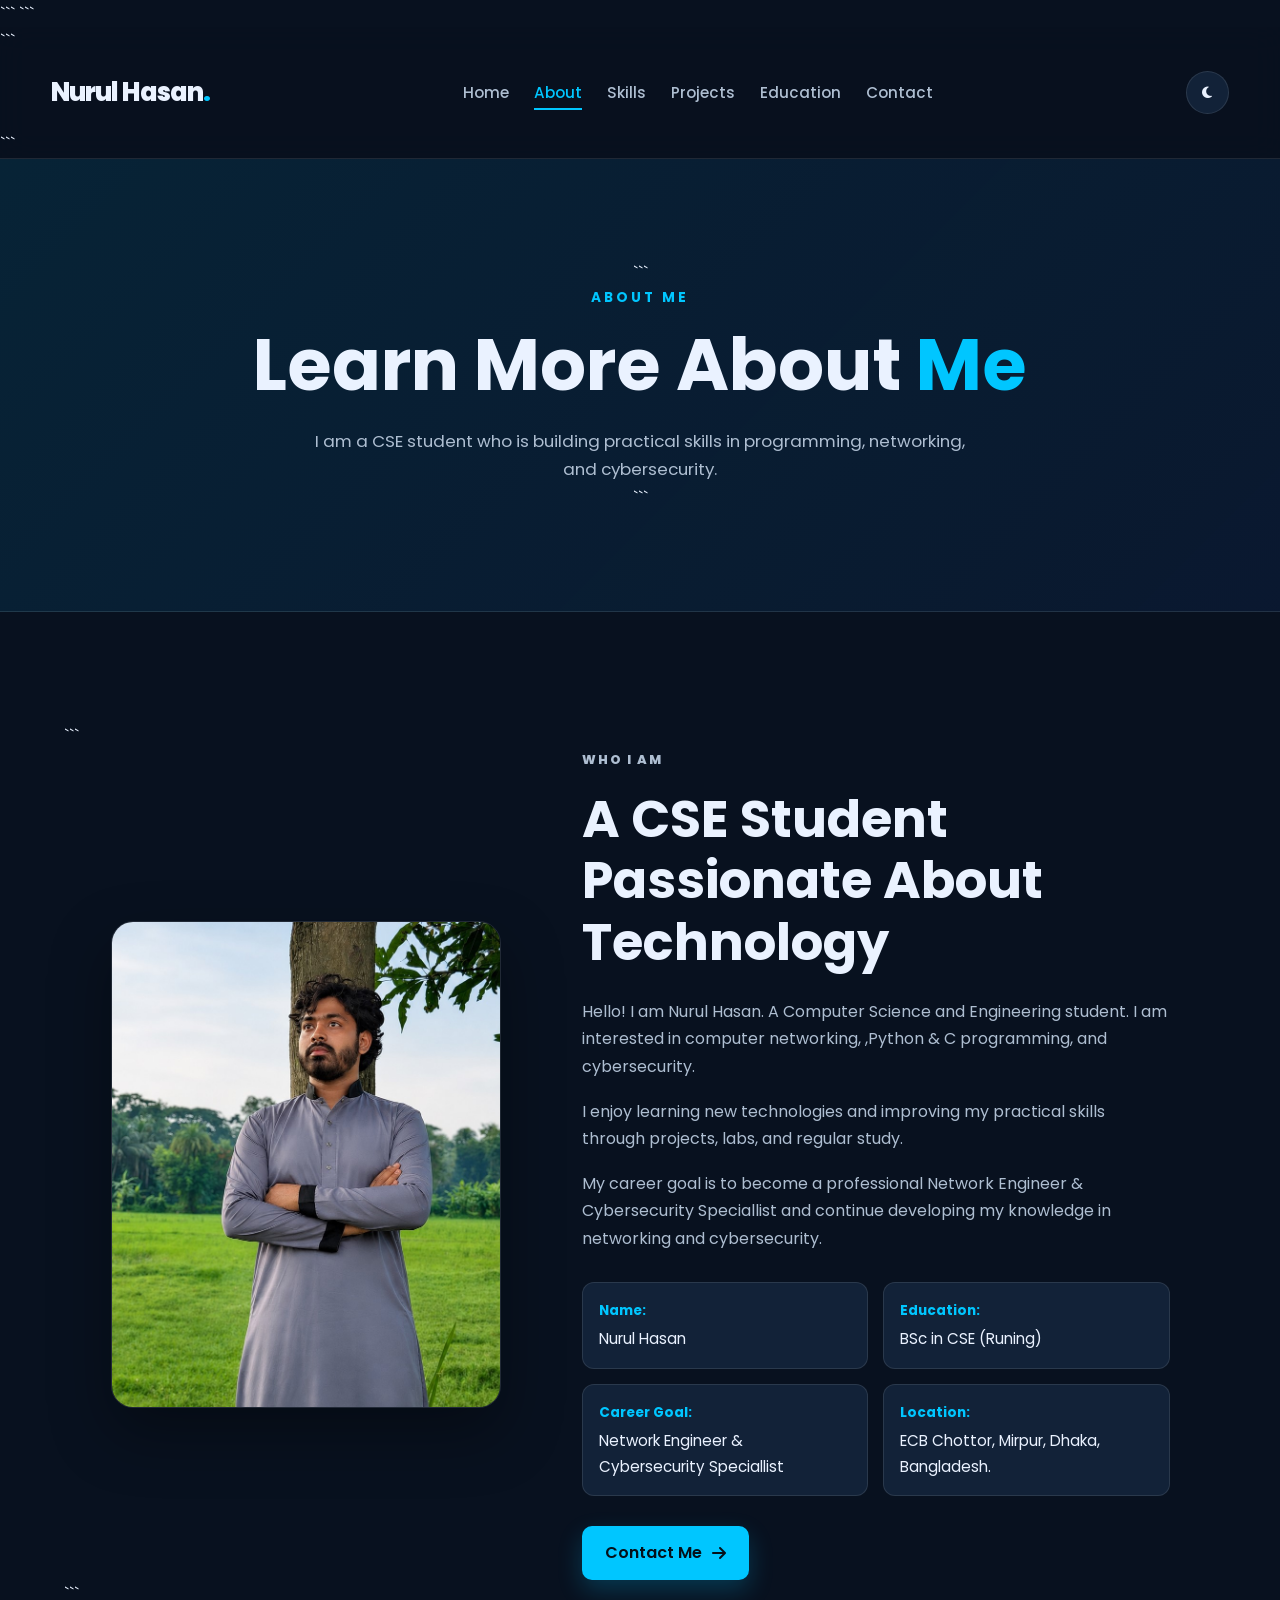
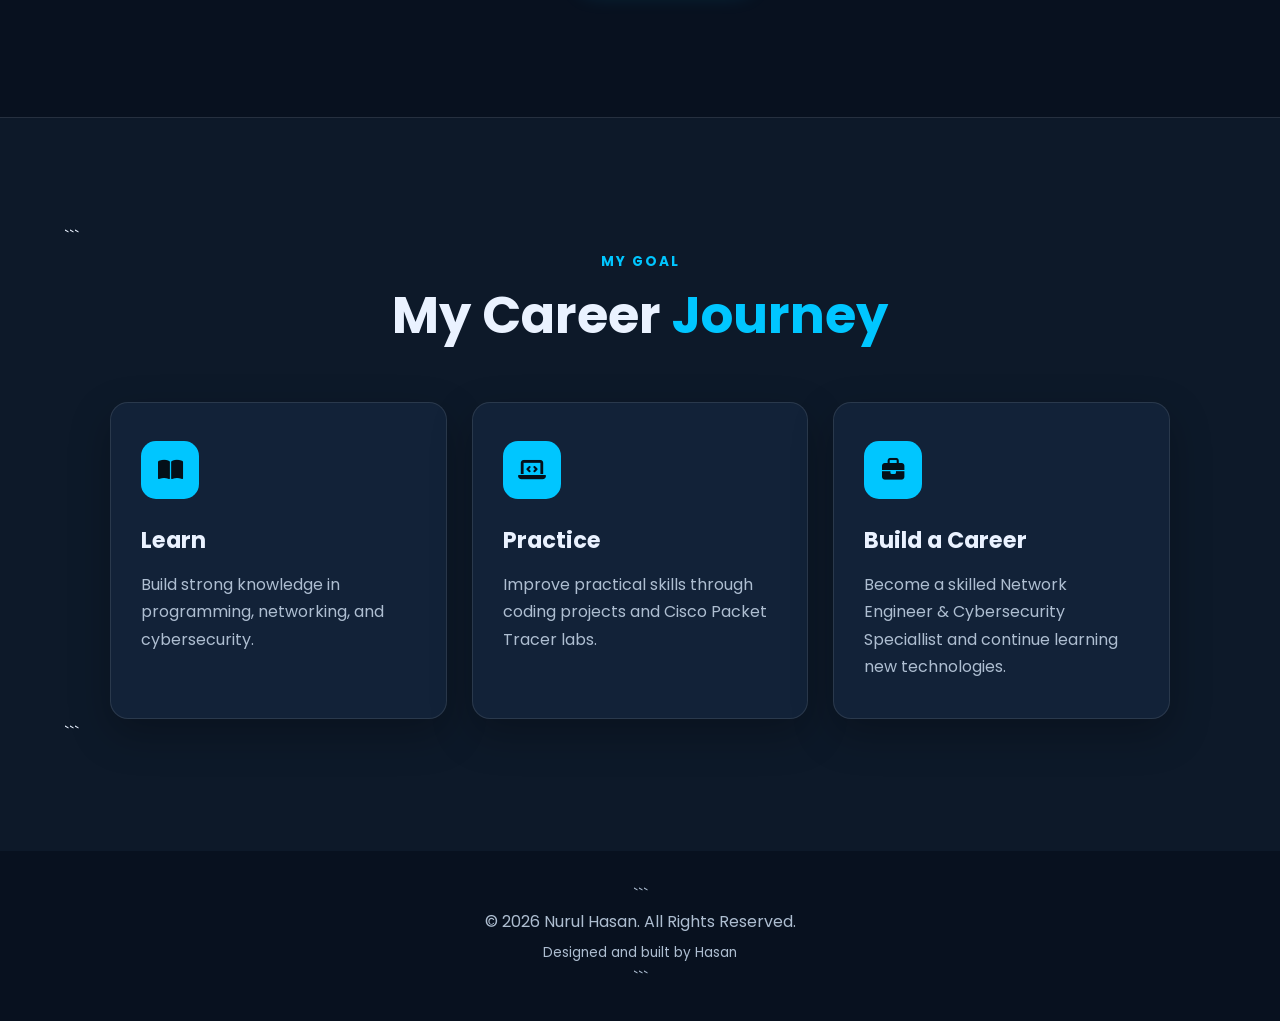
==== about.html @ 246b7fea "Add files via upload" ====
<!DOCTYPE html>

<html lang="en">

<head>
    <meta charset="UTF-8">

```
<meta name="viewport"
    content="width=device-width, initial-scale=1.0">

<meta name="description"
    content="About Nurul Hasan - CSE Student and Technology Learner">

<title>About | Nurul Hasan</title>

<!-- Main CSS -->
<link rel="stylesheet"
    href="css/style.css">

<!-- Font Awesome Icons -->
<link rel="stylesheet"
    href="https://cdnjs.cloudflare.com/ajax/libs/font-awesome/6.7.2/css/all.min.css">
```

</head>

<body>

<!-- ==================================
     HEADER & NAVIGATION
================================== -->

<header class="header">

```
<nav class="navbar">

    <a href="index.html"
       class="logo">

        Nurul Hasan<span>.</span>

    </a>


    <!-- Mobile Menu Button -->

    <button
        class="menu-btn"
        id="menu-btn"
        aria-label="Open navigation menu">

        <i class="fa-solid fa-bars"></i>

    </button>


    <!-- Navigation -->

    <ul
        class="nav-links"
        id="nav-links">

        <li>
            <a href="index.html">
                Home
            </a>
        </li>

        <li>
            <a href="about.html"
               class="active">
                About
            </a>
        </li>

        <li>
            <a href="skills.html">
                Skills
            </a>
        </li>

        <li>
            <a href="projects.html">
                Projects
            </a>
        </li>

        <li>
            <a href="education.html">
                Education
            </a>
        </li>

        <li>
            <a href="contact.html">
                Contact
            </a>
        </li>

    </ul>


    <!-- Dark / Light Button -->

    <button
        class="theme-btn"
        id="theme-btn"
        aria-label="Change theme">

        <i class="fa-solid fa-moon"></i>

    </button>

</nav>
```

</header>

<!-- ==================================
     MAIN CONTENT
================================== -->

<main>

<!-- Page Heading -->

<section class="page-hero">

```
<p class="page-label">
    ABOUT ME
</p>

<h1>
    Learn More About
    <span>Me</span>
</h1>

<p>

    I am a CSE student who is building
    practical skills in programming,
    networking, and cybersecurity.

</p>
```

</section>

<!-- About Content -->

<section class="about-section">

```
<div class="about-grid">


    <!-- Profile Image -->

    <div class="about-image">

        <img
            src="images/profile.jpg"
            alt="Nurul Hasan">

    </div>


    <!-- About Text -->

    <div class="about-content">

        <p class="section-small-title">

            WHO I AM

        </p>

        <h2>

            A CSE Student Passionate
            About Technology

        </h2>

        <p>

            Hello! I am Nurul Hasan.
            A Computer Science and
            Engineering student.

            I am interested in
            computer networking,
            ,Python & C programming,
            and cybersecurity.

        </p>

        <p>

            I enjoy learning new
            technologies and improving
            my practical skills through
            projects, labs, and regular
            study.

        </p>

        <p>

            My career goal is to become
            a professional Network Engineer & Cybersecurity Speciallist
            and continue developing my
            knowledge in networking and
            cybersecurity.

        </p>


        <!-- Information -->

        <div class="personal-info">

            <div>

                <strong>Name:</strong>

                <span>
                    Nurul Hasan
                </span>

            </div>

            <div>

                <strong>Education:</strong>

                <span>
                    BSc in CSE (Runing)
                </span>

            </div>

            <div>

                <strong>Career Goal:</strong>

                <span>
                    Network Engineer & Cybersecurity Speciallist
                </span>

            </div>

            <div>

                <strong>Location:</strong>

                <span>
                   ECB Chottor, Mirpur, Dhaka, Bangladesh.
                </span>

            </div>

        </div>


        <a
            href="contact.html"
            class="btn primary-btn">

            Contact Me

            <i class="fa-solid fa-arrow-right"></i>

        </a>

    </div>

</div>
```

</section>

<!-- Career Goal -->

<section class="goal-section">

```
<div class="section-heading">

    <p>
        MY GOAL
    </p>

    <h2>

        My Career
        <span>Journey</span>

    </h2>

</div>


<div class="goal-grid">


    <article class="goal-card">

        <div class="card-icon">

            <i class="fa-solid fa-book-open"></i>

        </div>

        <h3>
            Learn
        </h3>

        <p>

            Build strong knowledge
            in programming, networking,
            and cybersecurity.

        </p>

    </article>


    <article class="goal-card">

        <div class="card-icon">

            <i class="fa-solid fa-laptop-code"></i>

        </div>

        <h3>
            Practice
        </h3>

        <p>

            Improve practical skills
            through coding projects
            and Cisco Packet Tracer labs.

        </p>

    </article>


    <article class="goal-card">

        <div class="card-icon">

            <i class="fa-solid fa-briefcase"></i>

        </div>

        <h3>
            Build a Career
        </h3>

        <p>

            Become a skilled Network
            Engineer &  Cybersecurity Speciallist and continue
            learning new technologies.

        </p>

    </article>

</div>
```

</section>

</main>

<!-- ==================================
     FOOTER
================================== -->

<footer class="footer">

```
<p>

    ©
    <span id="current-year"></span>

    Nurul Hasan.
    All Rights Reserved.

</p>

<p class="footer-text">

    Designed and built by Hasan

</p>
```

</footer>

<!-- JavaScript -->

<script src="js/script.js"></script>

</body>

</html>
---- css/style.css ----
/* ===================================
   NURUL HASAN PORTFOLIO
   MAIN CSS FILE
=================================== */

/* Google Font */
@import url("https://fonts.googleapis.com/css2?family=Poppins:wght@300;400;500;600;700;800&display=swap");


/* ===================================
   1. RESET AND GLOBAL SETTINGS
=================================== */

* {
    margin: 0;
    padding: 0;
    box-sizing: border-box;
}

html {
    scroll-behavior: smooth;
}

body {
    font-family: "Poppins", sans-serif;
    background-color: #08111f;
    color: #eaf2ff;
    line-height: 1.7;
    overflow-x: hidden;
}


/* ===================================
   2. COLOR VARIABLES
=================================== */

:root {
    --primary-color: #00c6ff;
    --primary-dark: #0097c7;

    --background-color: #08111f;
    --section-color: #0d1929;
    --card-color: #122238;

    --text-color: #eaf2ff;
    --light-text: #aebed1;

    --border-color: rgba(255, 255, 255, 0.10);

    --shadow:
        0 15px 40px
        rgba(0, 0, 0, 0.25);

    --transition:
        all 0.3s ease;
}


/* ===================================
   3. LIGHT MODE
=================================== */

body.light-mode {
    --background-color: #f5f8fc;
    --section-color: #ffffff;
    --card-color: #ffffff;

    --text-color: #152235;
    --light-text: #5d6b7c;

    --border-color: rgba(0, 0, 0, 0.10);

    background-color: var(--background-color);
    color: var(--text-color);
}


/* ===================================
   4. HEADER AND NAVBAR
=================================== */

.header {
    width: 100%;

    position: sticky;
    top: 0;

    z-index: 1000;

    background:
        rgba(8, 17, 31, 0.88);

    backdrop-filter:
        blur(15px);

    border-bottom:
        1px solid
        var(--border-color);
}

body.light-mode .header {
    background:
        rgba(255, 255, 255, 0.88);
}


.navbar {
    width: min(1200px, 92%);

    min-height: 76px;

    margin: auto;

    display: flex;

    align-items: center;

    justify-content:
        space-between;

    gap: 25px;
}


/* Website Logo */

.logo {
    color:
        var(--text-color);

    font-size: 1.6rem;

    font-weight: 800;

    text-decoration: none;

    letter-spacing: -1px;
}

.logo span {
    color:
        var(--primary-color);
}


/* Navigation Links */

.nav-links {
    display: flex;

    align-items: center;

    gap: 25px;

    list-style: none;
}

.nav-links a {
    position: relative;

    color:
        var(--light-text);

    font-size: 0.95rem;

    font-weight: 500;

    text-decoration: none;

    transition:
        var(--transition);
}

.nav-links a:hover,
.nav-links a.active {
    color:
        var(--primary-color);
}

.nav-links a::after {
    content: "";

    position: absolute;

    left: 0;
    bottom: -7px;

    width: 0;
    height: 2px;

    background:
        var(--primary-color);

    transition:
        var(--transition);
}

.nav-links a:hover::after,
.nav-links a.active::after {
    width: 100%;
}


/* Theme Button */

.theme-btn,
.menu-btn {
    width: 43px;
    height: 43px;

    border: none;

    border-radius: 50%;

    display: grid;

    place-items: center;

    cursor: pointer;

    color:
        var(--text-color);

    background:
        var(--card-color);

    border:
        1px solid
        var(--border-color);

    transition:
        var(--transition);
}

.theme-btn:hover,
.menu-btn:hover {
    color:
        #06111d;

    background:
        var(--primary-color);

    transform:
        translateY(-2px);
}


/* Mobile Menu Button */

.menu-btn {
    display: none;

    font-size: 1.1rem;
}


/* ===================================
   5. HERO SECTION
=================================== */

.hero {
    width: min(1200px, 92%);

    min-height:
        calc(100vh - 76px);

    margin: auto;

    padding:
        80px 0;

    display: grid;

    grid-template-columns:
        1.2fr 0.8fr;

    align-items: center;

    gap: 80px;
}


/* Hero Text */

.welcome-text {
    width: fit-content;

    margin-bottom: 20px;

    padding:
        8px 16px;

    color:
        var(--primary-color);

    background:
        rgba(0, 198, 255, 0.10);

    border:
        1px solid
        rgba(0, 198, 255, 0.20);

    border-radius:
        30px;

    font-size:
        0.9rem;
}

.hero-content h1 {
    max-width:
        700px;

    font-size:
        clamp(
            2.5rem,
            6vw,
            5rem
        );

    line-height:
        1.15;

    margin-bottom:
        18px;
}

.hero-content h1 span {
    color:
        var(--primary-color);
}

.hero-content h2 {
    min-height:
        45px;

    color:
        var(--light-text);

    font-size:
        clamp(
            1.2rem,
            3vw,
            2rem
        );

    font-weight:
        500;

    margin-bottom:
        22px;
}

#typing-text {
    color:
        var(--primary-color);
}

.hero-description {
    max-width:
        680px;

    color:
        var(--light-text);

    font-size:
        1rem;

    margin-bottom:
        30px;
}


/* Hero Buttons */

.hero-buttons {
    display: flex;

    flex-wrap: wrap;

    gap: 15px;

    margin-bottom:
        30px;
}

.btn {
    display:
        inline-flex;

    align-items:
        center;

    justify-content:
        center;

    gap:
        10px;

    min-width:
        160px;

    padding:
        13px 23px;

    border-radius:
        10px;

    font-weight:
        600;

    text-decoration:
        none;

    transition:
        var(--transition);
}

.primary-btn {
    color:
        #041019;

    background:
        var(--primary-color);

    box-shadow:
        0 10px 25px
        rgba(0, 198, 255, 0.22);
}

.primary-btn:hover {
    background:
        #54dbff;

    transform:
        translateY(-4px);
}

.secondary-btn {
    color:
        var(--text-color);

    background:
        transparent;

    border:
        1px solid
        var(--border-color);
}

.secondary-btn:hover {
    color:
        #041019;

    background:
        var(--primary-color);

    border-color:
        var(--primary-color);

    transform:
        translateY(-4px);
}


/* Social Links */

.social-links {
    display: flex;

    gap: 13px;
}

.social-links a {
    width: 43px;
    height: 43px;

    display: grid;

    place-items: center;

    color:
        var(--light-text);

    background:
        var(--card-color);

    border:
        1px solid
        var(--border-color);

    border-radius:
        50%;

    text-decoration:
        none;

    transition:
        var(--transition);
}

.social-links a:hover {
    color:
        #041019;

    background:
        var(--primary-color);

    transform:
        translateY(-5px);
}


/* ===================================
   6. PROFILE IMAGE
=================================== */

.hero-image-box {
    position:
        relative;

    display:
        flex;

    justify-content:
        center;

    align-items:
        center;
}

.image-background {
    position:
        absolute;

    width:
        min(380px, 75vw);

    aspect-ratio:
        1;

    border-radius:
        50%;

    background:
        linear-gradient(
            135deg,
            var(--primary-color),
            #2563eb
        );

    opacity:
        0.22;

    filter:
        blur(10px);
}

.profile-image {
    position:
        relative;

    width:
        min(360px, 75vw);

    aspect-ratio:
        1;

    object-fit:
        cover;

    border-radius:
        50%;

    border:
        7px solid
        rgba(0, 198, 255, 0.45);

    box-shadow:
        0 25px 70px
        rgba(0, 0, 0, 0.45);

    animation:
        profileFloat
        4s ease-in-out
        infinite;
}


/* Profile Floating Animation */

@keyframes profileFloat {

    0%,
    100% {
        transform:
            translateY(0);
    }

    50% {
        transform:
            translateY(-15px);
    }

}


/* ===================================
   7. QUICK ABOUT SECTION
=================================== */

.quick-about {
    padding:
        100px 4%;

    background:
        var(--section-color);

    border-top:
        1px solid
        var(--border-color);

    border-bottom:
        1px solid
        var(--border-color);
}


/* Section Heading */

.section-heading {
    width:
        min(800px, 92%);

    margin:
        0 auto 55px;

    text-align:
        center;
}

.section-heading p {
    color:
        var(--primary-color);

    font-size:
        0.85rem;

    font-weight:
        700;

    letter-spacing:
        2px;

    margin-bottom:
        10px;
}

.section-heading h2 {
    font-size:
        clamp(
            2rem,
            4vw,
            3.2rem
        );

    line-height:
        1.25;
}

.section-heading h2 span {
    color:
        var(--primary-color);
}


/* Information Cards */

.quick-about-grid {
    width:
        min(1200px, 92%);

    margin:
        auto;

    display:
        grid;

    grid-template-columns:
        repeat(
            3,
            1fr
        );

    gap:
        25px;
}

.info-card {
    padding:
        35px 28px;

    background:
        var(--card-color);

    border:
        1px solid
        var(--border-color);

    border-radius:
        18px;

    box-shadow:
        var(--shadow);

    transition:
        var(--transition);
}

.info-card:hover {
    border-color:
        rgba(0, 198, 255, 0.45);

    transform:
        translateY(-9px);
}

.card-icon {
    width:
        58px;

    height:
        58px;

    display:
        grid;

    place-items:
        center;

    margin-bottom:
        22px;

    color:
        #041019;

    background:
        var(--primary-color);

    border-radius:
        15px;

    font-size:
        1.4rem;
}

.info-card h3 {
    font-size:
        1.3rem;

    margin-bottom:
        10px;
}

.info-card p {
    color:
        var(--light-text);

    font-size:
        0.95rem;
}


/* ===================================
   8. FOOTER
=================================== */

.footer {
    padding:
        30px 5%;

    text-align:
        center;

    background:
        var(--background-color);

    color:
        var(--light-text);
}

.footer-text {
    margin-top:
        5px;

    font-size:
        0.85rem;
}


/* ===================================
   9. TABLET RESPONSIVE
=================================== */

@media
(max-width: 1000px) {

    .hero {
        grid-template-columns:
            1fr;

        text-align:
            center;

        gap:
            45px;
    }

    .hero-content {
        display:
            flex;

        flex-direction:
            column;

        align-items:
            center;
    }

    .hero-description {
        margin-left:
            auto;

        margin-right:
            auto;
    }

    .hero-buttons,
    .social-links {
        justify-content:
            center;
    }

    .hero-image-box {
        order:
            -1;
    }

    .profile-image {
        width:
            min(300px, 70vw);
    }

    .quick-about-grid {
        grid-template-columns:
            repeat(
                2,
                1fr
            );
    }

}


/* ===================================
   10. MOBILE RESPONSIVE
=================================== */

@media
(max-width: 768px) {

    .navbar {
        min-height:
            68px;
    }

    .menu-btn {
        display:
            grid;

        margin-left:
            auto;
    }

    .nav-links {
        position:
            absolute;

        top:
            68px;

        left:
            0;

        width:
            100%;

        padding:
            20px;

        display:
            none;

        flex-direction:
            column;

        align-items:
            flex-start;

        gap:
            18px;

        background:
            var(--section-color);

        border-bottom:
            1px solid
            var(--border-color);
    }

    .nav-links.show {
        display:
            flex;
    }

    .nav-links a {
        font-size:
            1rem;
    }

    .theme-btn {
        order:
            3;
    }

    .hero {
        min-height:
            auto;

        padding:
            65px 0;

        gap:
            35px;
    }

    .hero-content h2 {
        min-height:
            70px;
    }

    .hero-buttons {
        width:
            100%;

        flex-direction:
            column;
    }

    .btn {
        width:
            100%;
    }

    .quick-about {
        padding:
            75px 0;
    }

    .quick-about-grid {
        grid-template-columns:
            1fr;
    }

}


/* ===================================
   11. SMALL MOBILE RESPONSIVE
=================================== */

@media
(max-width: 420px) {

    .logo {
        font-size:
            1.35rem;
    }

    .theme-btn,
    .menu-btn {
        width:
            39px;

        height:
            39px;
    }

    .hero-content h1 {
        font-size:
            2.35rem;
    }

    .welcome-text {
        font-size:
            0.78rem;
    }

    .profile-image {
        width:
            min(250px, 75vw);

        border-width:
            5px;
    }

    .info-card {
        padding:
            28px 22px;
    }

}

/* ===================================
   ABOUT PAGE CSS
=================================== */


/* ===================================
   1. ABOUT PAGE HERO
=================================== */

.page-hero {
    min-height: 420px;

    padding: 100px 5%;

    display: flex;
    flex-direction: column;

    justify-content: center;
    align-items: center;

    text-align: center;

    background:
        linear-gradient(
            135deg,
            rgba(0, 198, 255, 0.10),
            rgba(37, 99, 235, 0.08)
        );

    border-bottom:
        1px solid
        var(--border-color);
}


.page-label {
    margin-bottom: 15px;

    color:
        var(--primary-color);

    font-size: 0.85rem;

    font-weight: 700;

    letter-spacing: 3px;
}


.page-hero h1 {
    max-width: 800px;

    margin-bottom: 20px;

    color:
        var(--text-color);

    font-size:
        clamp(
            2.5rem,
            6vw,
            4.5rem
        );

    line-height: 1.15;
}


.page-hero h1 span {
    color:
        var(--primary-color);
}


.page-hero > p:last-child {
    max-width: 650px;

    color:
        var(--light-text);

    font-size: 1.05rem;
}


/* ===================================
   2. ABOUT MAIN SECTION
=================================== */

.about-section {
    padding: 110px 5%;

    background:
        var(--background-color);
}


.about-grid {
    width:
        min(1150px, 92%);

    margin: auto;

    display: grid;

    grid-template-columns:
        0.8fr 1.2fr;

    align-items: center;

    gap: 80px;
}


/* ===================================
   3. ABOUT PROFILE IMAGE
=================================== */

.about-image {
    position: relative;

    display: flex;

    justify-content: center;
    align-items: center;
}


.about-image::before {
    content: "";

    position: absolute;

    width: 85%;
    height: 85%;

    border-radius: 25px;

    background:
        linear-gradient(
            135deg,
            var(--primary-color),
            #2563eb
        );

    opacity: 0.18;

    transform:
        rotate(-7deg);
}


.about-image img {
    position: relative;

    width: 100%;

    max-width: 390px;

    aspect-ratio: 4 / 5;

    object-fit: cover;

    border-radius: 22px;

    border:
        1px solid
        var(--border-color);

    box-shadow:
        0 25px 60px
        rgba(0, 0, 0, 0.35);
}


/* ===================================
   4. ABOUT TEXT
=================================== */

.section-small-title {
    margin-bottom: 12px;

    color:
        var(--primary-color);

    font-size: 0.85rem;

    font-weight: 700;

    letter-spacing: 2px;
}


.about-content h2 {
    max-width: 650px;

    margin-bottom: 25px;

    color:
        var(--text-color);

    font-size:
        clamp(
            2rem,
            4vw,
            3.2rem
        );

    line-height: 1.2;
}


.about-content > p {
    margin-bottom: 18px;

    color:
        var(--light-text);
}


/* ===================================
   5. PERSONAL INFORMATION
=================================== */

.personal-info {
    margin:
        30px 0;

    display: grid;

    grid-template-columns:
        repeat(
            2,
            1fr
        );

    gap: 15px;
}


.personal-info div {
    padding:
        16px;

    display: flex;

    flex-direction: column;

    gap: 4px;

    background:
        var(--card-color);

    border:
        1px solid
        var(--border-color);

    border-radius:
        12px;
}


.personal-info strong {
    color:
        var(--primary-color);

    font-size:
        0.85rem;
}


.personal-info span {
    color:
        var(--text-color);

    font-size:
        0.95rem;
}


/* ===================================
   6. CAREER GOAL SECTION
=================================== */

.goal-section {
    padding:
        105px 5%;

    background:
        var(--section-color);

    border-top:
        1px solid
        var(--border-color);
}


.goal-grid {
    width:
        min(1150px, 92%);

    margin:
        auto;

    display:
        grid;

    grid-template-columns:
        repeat(
            3,
            1fr
        );

    gap:
        25px;
}


/* Goal Cards */

.goal-card {
    padding:
        38px 30px;

    background:
        var(--card-color);

    border:
        1px solid
        var(--border-color);

    border-radius:
        18px;

    box-shadow:
        var(--shadow);

    transition:
        var(--transition);
}


.goal-card:hover {
    transform:
        translateY(-9px);

    border-color:
        rgba(
            0,
            198,
            255,
            0.45
        );
}


.goal-card h3 {
    margin-bottom:
        12px;

    color:
        var(--text-color);

    font-size:
        1.4rem;
}


.goal-card p {
    color:
        var(--light-text);
}


/* ===================================
   7. TABLET RESPONSIVE
=================================== */

@media
(max-width: 1000px) {

    .about-grid {
        grid-template-columns:
            1fr;

        gap:
            55px;
    }


    .about-image {
        order:
            -1;
    }


    .about-image img {
        max-width:
            360px;
    }


    .about-content {
        max-width:
            750px;

        margin:
            auto;
    }


    .goal-grid {
        grid-template-columns:
            repeat(
                2,
                1fr
            );
    }

}


/* ===================================
   8. MOBILE RESPONSIVE
=================================== */

@media
(max-width: 768px) {

    .page-hero {
        min-height:
            350px;

        padding:
            75px 6%;
    }


    .page-hero > p:last-child {
        font-size:
            0.95rem;
    }


    .about-section {
        padding:
            75px 0;
    }


    .about-grid {
        width:
            min(
                92%,
                600px
            );

        gap:
            40px;
    }


    .about-image img {
        max-width:
            310px;
    }


    .personal-info {
        grid-template-columns:
            1fr;
    }


    .goal-section {
        padding:
            75px 0;
    }


    .goal-grid {
        grid-template-columns:
            1fr;

        width:
            min(
                92%,
                500px
            );
    }

}


/* ===================================
   9. SMALL MOBILE
=================================== */

@media
(max-width: 420px) {

    .page-hero h1 {
        font-size:
            2.25rem;
    }


    .about-image img {
        max-width:
            250px;
    }


    .about-content h2 {
        font-size:
            1.9rem;
    }


    .goal-card {
        padding:
            30px 22px;
    }

}

/* ===================================
   PROJECTS PAGE
=================================== */


/* Main Project Section */

.projects-section {

    padding:
        110px 5%;

    background:
        var(--background-color);

}


/* Section Description */

.section-description {

    max-width:
        650px;

    margin:
        18px auto 0;

    color:
        var(--light-text);

    text-align:
        center;

}


/* Projects Grid */

.projects-grid {

    width:
        min(1150px, 92%);

    margin:
        65px auto 0;

    display:
        grid;

    grid-template-columns:
        repeat(2, 1fr);

    gap:
        30px;

}


/* Project Card */

.project-card {

    overflow:
        hidden;

    background:
        var(--card-color);

    border:
        1px solid
        var(--border-color);

    border-radius:
        20px;

    box-shadow:
        var(--shadow);

    transition:
        var(--transition);

}


.project-card:hover {

    transform:
        translateY(-10px);

    border-color:
        rgba(
            0,
            198,
            255,
            0.5
        );

}


/* Project Image Area */

.project-image {

    position:
        relative;

    min-height:
        220px;

    display:
        flex;

    justify-content:
        center;

    align-items:
        center;

    overflow:
        hidden;

    background:
        linear-gradient(
            135deg,
            rgba(
                0,
                198,
                255,
                0.28
            ),
            rgba(
                37,
                99,
                235,
                0.18
            )
        );

}


.project-image::before {

    content:
        "";

    position:
        absolute;

    width:
        180px;

    height:
        180px;

    border:
        1px solid
        rgba(
            0,
            198,
            255,
            0.35
        );

    border-radius:
        50%;

}


.project-image i {

    position:
        relative;

    z-index:
        1;

    color:
        var(--primary-color);

    font-size:
        5rem;

}


/* Project Number */

.project-number {

    position:
        absolute;

    top:
        20px;

    right:
        22px;

    color:
        rgba(
            255,
            255,
            255,
            0.35
        );

    font-size:
        1.1rem;

    font-weight:
        800;

}


/* Different Project Backgrounds */

.networking-image {

    background:
        linear-gradient(
            135deg,
            rgba(
                34,
                197,
                94,
                0.22
            ),
            rgba(
                0,
                198,
                255,
                0.14
            )
        );

}


.python-image {

    background:
        linear-gradient(
            135deg,
            rgba(
                255,
                193,
                7,
                0.16
            ),
            rgba(
                0,
                198,
                255,
                0.18
            )
        );

}


.c-image {

    background:
        linear-gradient(
            135deg,
            rgba(
                99,
                102,
                241,
                0.25
            ),
            rgba(
                37,
                99,
                235,
                0.18
            )
        );

}


/* Project Content */

.project-content {

    padding:
        32px;

}


.project-category {

    margin-bottom:
        13px;

    color:
        var(--primary-color);

    font-size:
        0.75rem;

    font-weight:
        800;

    letter-spacing:
        1.7px;

}


.project-content h3 {

    margin-bottom:
        15px;

    color:
        var(--text-color);

    font-size:
        1.55rem;

}


.project-content > p {

    min-height:
        75px;

    margin-bottom:
        24px;

    color:
        var(--light-text);

}


/* Technology Tags */

.project-tools {

    display:
        flex;

    flex-wrap:
        wrap;

    gap:
        9px;

    margin-bottom:
        27px;

}


.project-tools span {

    padding:
        7px 12px;

    color:
        var(--primary-color);

    font-size:
        0.78rem;

    font-weight:
        700;

    background:
        rgba(
            0,
            198,
            255,
            0.08
        );

    border:
        1px solid
        rgba(
            0,
            198,
            255,
            0.18
        );

    border-radius:
        50px;

}


/* Project Links */

.project-links {

    display:
        flex;

    flex-wrap:
        wrap;

    gap:
        20px;

    padding-top:
        20px;

    border-top:
        1px solid
        var(--border-color);

}


.project-link {

    display:
        inline-flex;

    align-items:
        center;

    gap:
        8px;

    color:
        var(--text-color);

    font-size:
        0.9rem;

    font-weight:
        700;

    text-decoration:
        none;

    transition:
        var(--transition);

}


.project-link:hover {

    color:
        var(--primary-color);

}


/* ===================================
   PROJECT CALL TO ACTION
=================================== */

.project-cta {

    width:
        min(1150px, 90%);

    margin:
        0 auto 100px;

    padding:
        65px;

    display:
        flex;

    justify-content:
        space-between;

    align-items:
        center;

    gap:
        40px;

    background:
        linear-gradient(
            135deg,
            rgba(
                0,
                198,
                255,
                0.15
            ),
            rgba(
                37,
                99,
                235,
                0.10
            )
        );

    border:
        1px solid
        rgba(
            0,
            198,
            255,
            0.22
        );

    border-radius:
        25px;

}


.project-cta > div > p:first-child {

    margin-bottom:
        12px;

    color:
        var(--primary-color);

    font-size:
        0.8rem;

    font-weight:
        800;

    letter-spacing:
        2px;

}


.project-cta h2 {

    margin-bottom:
        15px;

    color:
        var(--text-color);

    font-size:
        clamp(
            2rem,
            4vw,
            3rem
        );

}


.project-cta h2 span {

    color:
        var(--primary-color);

}


.project-cta > div > p:last-child {

    max-width:
        600px;

    color:
        var(--light-text);

}


/* ===================================
   TABLET RESPONSIVE
=================================== */

@media
(max-width: 900px) {


    .projects-grid {

        grid-template-columns:
            1fr;

        max-width:
            650px;

    }


    .project-cta {

        flex-direction:
            column;

        align-items:
            flex-start;

    }

}


/* ===================================
   MOBILE RESPONSIVE
=================================== */

@media
(max-width: 768px) {


    .projects-section {

        padding:
            75px 0;

    }


    .projects-grid {

        width:
            min(
                92%,
                550px
            );

        margin-top:
            45px;

    }


    .project-content {

        padding:
            25px;

    }


    .project-content > p {

        min-height:
            auto;

    }


    .project-image {

        min-height:
            190px;

    }


    .project-image i {

        font-size:
            4.2rem;

    }


    .project-cta {

        width:
            min(
                92%,
                550px
            );

        margin-bottom:
            75px;

        padding:
            40px 25px;

        border-radius:
            20px;

    }

}


/* ===================================
   SMALL MOBILE
=================================== */

@media
(max-width: 450px) {


    .project-links {

        flex-direction:
            column;

        gap:
            15px;

    }


    .project-cta h2 {

        font-size:
            2rem;

    }

}
/* ===================================
   ABOUT PAGE ANIMATION
=================================== */

.about-content,
.about-image,
.goal-card {

    opacity: 0;

    transform:
        translateY(40px);

    transition:
        opacity 0.8s ease,
        transform 0.8s ease;

}


/* JavaScript এই Class Add করবে */

.show-animation {

    opacity: 1;

    transform:
        translateY(0);

}


/* Goal Card একসাথে না এসে
   একটু একটু করে আসবে */

.goal-card:nth-child(2) {

    transition-delay:
        0.15s;

}


.goal-card:nth-child(3) {

    transition-delay:
        0.30s;

}

/* =========================================
   SKILLS PAGE CSS
========================================= */


/* =========================================
   SKILLS INTRODUCTION
========================================= */

.skills-intro {

    padding:
        100px 5% 40px;

    background:
        var(--background-color);

}


/* =========================================
   SKILLS MAIN SECTION
========================================= */

.skills-section {

    padding:
        40px 5% 110px;

    background:
        var(--background-color);

}


/* Skills Grid */

.skills-grid {

    width:
        min(1150px, 92%);

    margin:
        0 auto;

    display:
        grid;

    grid-template-columns:
        repeat(2, 1fr);

    gap:
        30px;

}


/* =========================================
   SKILL CATEGORY CARD
========================================= */

.skill-category {

    padding:
        35px;

    background:
        var(--card-color);

    border:
        1px solid
        var(--border-color);

    border-radius:
        22px;

    box-shadow:
        var(--shadow);

    transition:
        transform 0.35s ease,
        border-color 0.35s ease,
        box-shadow 0.35s ease;

}


/* Card Hover */

.skill-category:hover {

    transform:
        translateY(-8px);

    border-color:
        rgba(
            0,
            198,
            255,
            0.45
        );

}


/* =========================================
   SKILL ICON
========================================= */

.skill-category-icon {

    width:
        65px;

    height:
        65px;

    margin-bottom:
        25px;

    display:
        flex;

    justify-content:
        center;

    align-items:
        center;

    color:
        var(--primary-color);

    font-size:
        1.7rem;

    background:
        rgba(
            0,
            198,
            255,
            0.10
        );

    border:
        1px solid
        rgba(
            0,
            198,
            255,
            0.25
        );

    border-radius:
        18px;

}


/* =========================================
   CATEGORY TITLE
========================================= */

.skill-category h3 {

    margin-bottom:
        13px;

    color:
        var(--text-color);

    font-size:
        1.6rem;

}


/* Category Description */

.skill-category > p {

    margin-bottom:
        30px;

    color:
        var(--light-text);

    line-height:
        1.8;

}


/* =========================================
   INDIVIDUAL SKILL
========================================= */

.skill-item {

    margin-top:
        25px;

}


/* Skill Name + Percentage */

.skill-title {

    margin-bottom:
        10px;

    display:
        flex;

    justify-content:
        space-between;

    align-items:
        center;

    gap:
        15px;

    color:
        var(--text-color);

    font-size:
        0.92rem;

    font-weight:
        700;

}


/* Percentage Color */

.skill-title span:last-child {

    color:
        var(--primary-color);

}


/* =========================================
   SKILL BAR BACKGROUND
========================================= */

.skill-bar {

    width:
        100%;

    height:
        9px;

    overflow:
        hidden;

    background:
        rgba(
            128,
            128,
            128,
            0.18
        );

    border-radius:
        50px;

}


/* =========================================
   SKILL PROGRESS
========================================= */

.skill-progress {

    width:
        0;

    height:
        100%;

    background:
        linear-gradient(
            90deg,
            var(--primary-color),
            #4de3ff
        );

    border-radius:
        50px;

    transition:
        width 1.5s ease;

}


/* Progress Percentage */

.c-progress {

    --skill-width:
        70%;

}


.python-progress {

    --skill-width:
        60%;

}


.js-progress {

    --skill-width:
        40%;

}


.html-progress {

    --skill-width:
        80%;

}


.css-progress {

    --skill-width:
        70%;

}


.responsive-progress {

    --skill-width:
        60%;

}


.network-progress {

    --skill-width:
        75%;

}


.ccna-progress {

    --skill-width:
        60%;

}


.packet-progress {

    --skill-width:
        70%;

}


.security-progress {

    --skill-width:
        50%;

}


.network-security-progress {

    --skill-width:
        45%;

}


.hacking-progress {

    --skill-width:
        35%;

}


/* =========================================
   TOOLS SECTION
========================================= */

.tools-section {

    padding:
        110px 5%;

    background:
        rgba(
            0,
            198,
            255,
            0.025
        );

    border-top:
        1px solid
        var(--border-color);

    border-bottom:
        1px solid
        var(--border-color);

}


/* Tools Grid */

.tools-grid {

    width:
        min(1100px, 92%);

    margin:
        60px auto 0;

    display:
        grid;

    grid-template-columns:
        repeat(3, 1fr);

    gap:
        22px;

}


/* Tool Card */

.tool-card {

    min-height:
        175px;

    padding:
        30px;

    display:
        flex;

    flex-direction:
        column;

    justify-content:
        center;

    align-items:
        center;

    text-align:
        center;

    background:
        var(--card-color);

    border:
        1px solid
        var(--border-color);

    border-radius:
        20px;

    transition:
        transform 0.35s ease,
        border-color 0.35s ease,
        background 0.35s ease;

}


/* Tool Card Hover */

.tool-card:hover {

    transform:
        translateY(-8px);

    border-color:
        rgba(
            0,
            198,
            255,
            0.45
        );

}


/* Tool Icon */

.tool-card i {

    margin-bottom:
        18px;

    color:
        var(--primary-color);

    font-size:
        2.7rem;

}


/* Tool Name */

.tool-card h3 {

    color:
        var(--text-color);

    font-size:
        1rem;

}


/* =========================================
   LEARNING SECTION
========================================= */

.learning-section {

    padding:
        110px 5%;

    text-align:
        center;

    background:
        var(--background-color);

}


.learning-content {

    width:
        min(760px, 92%);

    margin:
        0 auto;

    padding:
        65px 40px;

    background:
        linear-gradient(
            135deg,
            rgba(
                0,
                198,
                255,
                0.13
            ),
            rgba(
                37,
                99,
                235,
                0.08
            )
        );

    border:
        1px solid
        rgba(
            0,
            198,
            255,
            0.22
        );

    border-radius:
        25px;

}


/* Small Title */

.section-small-title {

    margin-bottom:
        15px;

    color:
        var(--primary-color);

    font-size:
        0.8rem;

    font-weight:
        800;

    letter-spacing:
        2px;

}


/* Main Title */

.learning-content h2 {

    margin-bottom:
        20px;

    color:
        var(--text-color);

    font-size:
        clamp(
            2rem,
            5vw,
            3.4rem
        );

}


.learning-content h2 span {

    color:
        var(--primary-color);

}


/* Description */

.learning-content > p {

    max-width:
        650px;

    margin:
        0 auto 30px;

    color:
        var(--light-text);

    line-height:
        1.8;

}


/* =========================================
   SKILLS ANIMATION
========================================= */


/* শুরুতে Cards Hidden থাকবে */

.skill-category,
.tool-card,
.learning-content {

    opacity:
        0;

    transform:
        translateY(40px);

    transition:
        opacity 0.7s ease,
        transform 0.7s ease;

}


/* JavaScript এই Class Add করবে */

.skill-show {

    opacity:
        1;

    transform:
        translateY(0);

}


/* =========================================
   TABLET RESPONSIVE
========================================= */

@media
(max-width: 900px) {


    .skills-grid {

        grid-template-columns:
            1fr;

        max-width:
            650px;

    }


    .tools-grid {

        grid-template-columns:
            repeat(2, 1fr);

    }

}


/* =========================================
   MOBILE RESPONSIVE
========================================= */

@media
(max-width: 768px) {


    .skills-intro {

        padding:
            75px 0 25px;

    }


    .skills-section {

        padding:
            25px 0 75px;

    }


    .skills-grid {

        width:
            min(
                92%,
                550px
            );

        gap:
            22px;

    }


    .skill-category {

        padding:
            28px 22px;

        border-radius:
            18px;

    }


    .tools-section {

        padding:
            75px 0;

    }


    .tools-grid {

        width:
            min(
                92%,
                550px
            );

        margin-top:
            40px;

        gap:
            15px;

    }


    .tool-card {

        min-height:
            150px;

        padding:
            20px 12px;

        border-radius:
            16px;

    }


    .tool-card i {

        font-size:
            2.2rem;

    }


    .tool-card h3 {

        font-size:
            0.85rem;

    }


    .learning-section {

        padding:
            75px 0;

    }


    .learning-content {

        width:
            92%;

        padding:
            45px 22px;

        border-radius:
            20px;

    }

}


/* =========================================
   SMALL MOBILE
========================================= */

@media
(max-width: 480px) {


    .tools-grid {

        grid-template-columns:
            1fr 1fr;

    }


    .skill-title {

        font-size:
            0.82rem;

    }


    .skill-category h3 {

        font-size:
            1.4rem;

    }

}
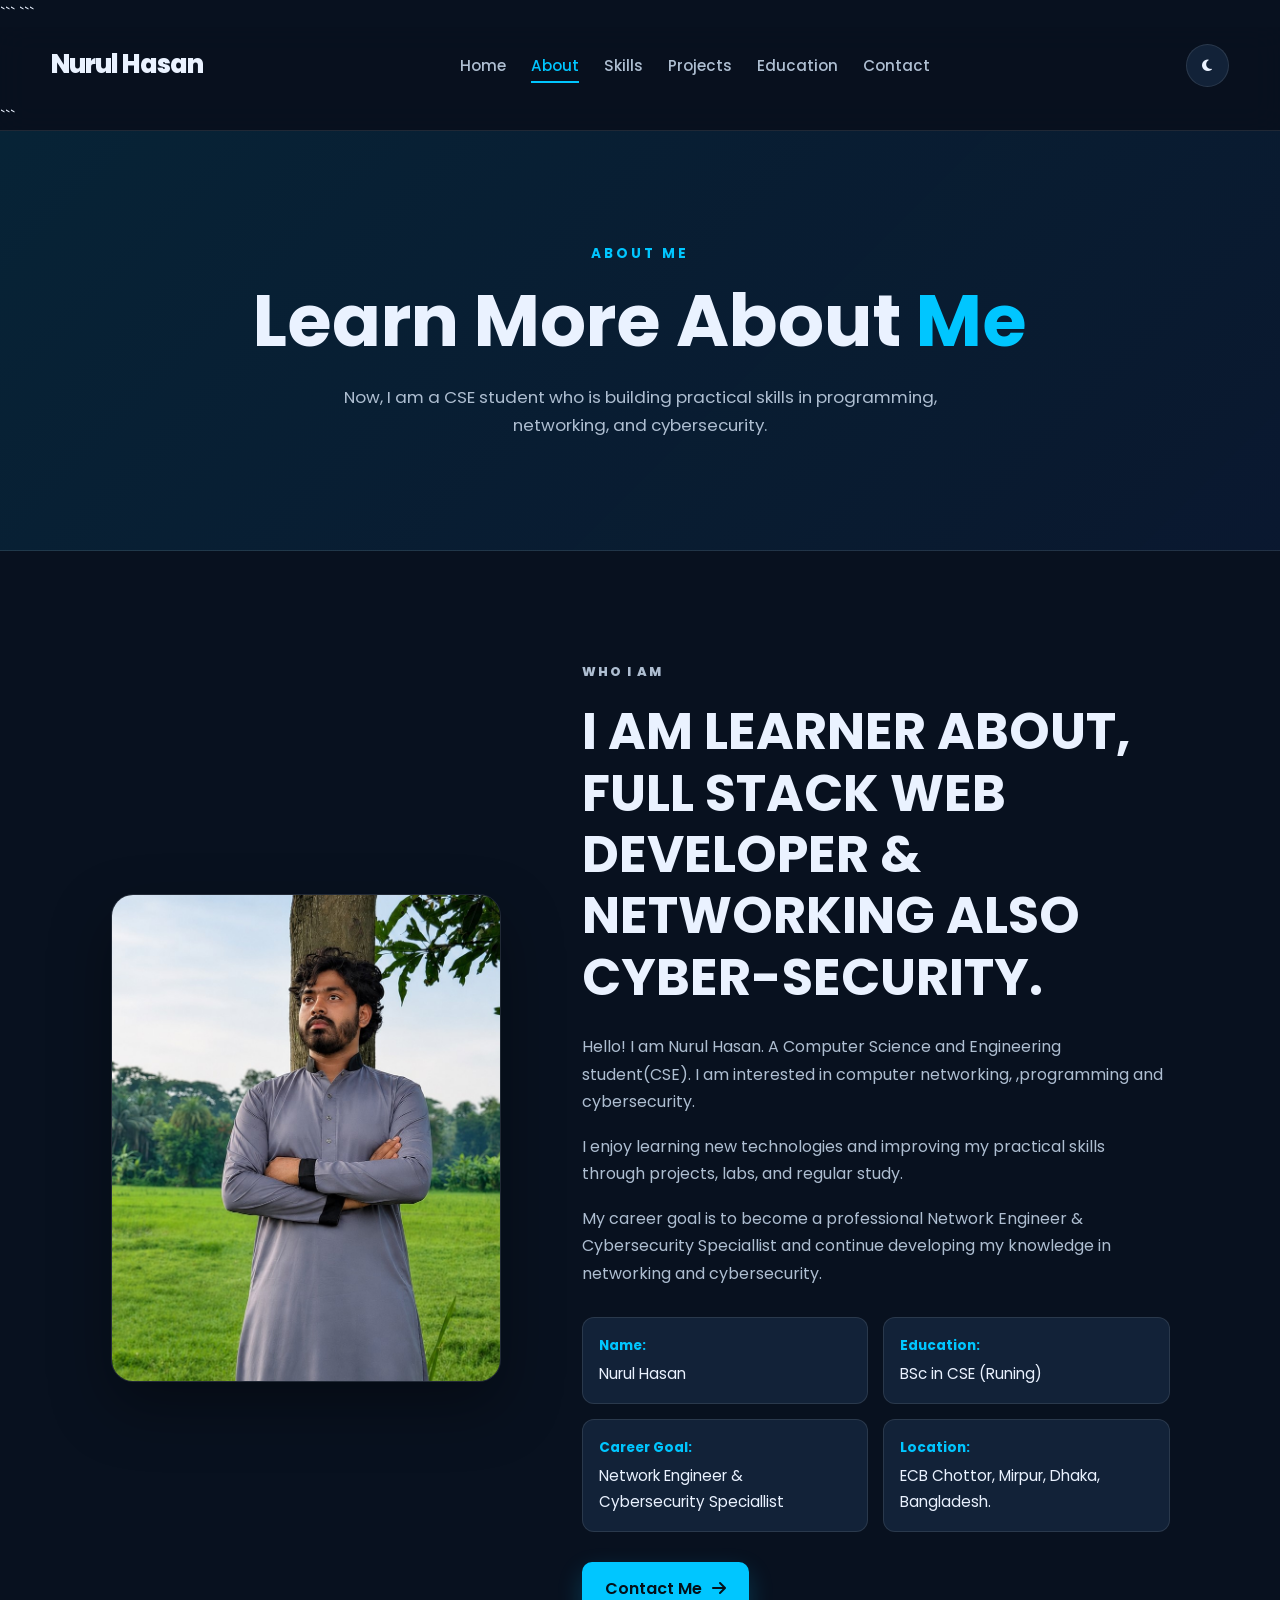
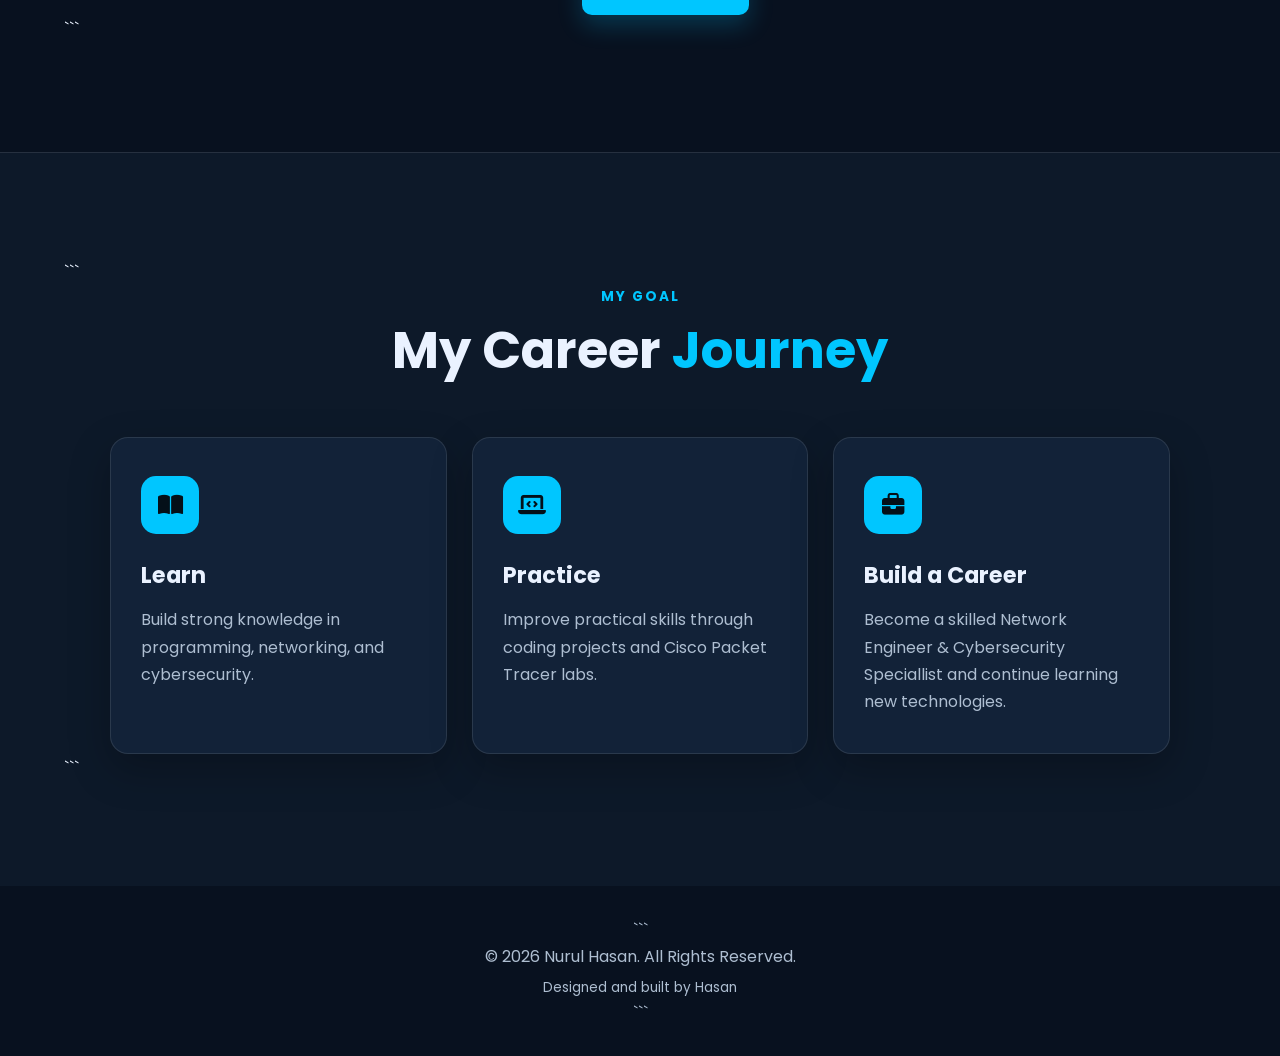
==== commit edfc863a: "Revise content in about.html Updated personal information and career goals in the about page." ====
--- a/about.html
+++ b/about.html
@@ -33,13 +33,13 @@
 
 <header class="header">
 
-```
+
 <nav class="navbar">
 
     <a href="index.html"
        class="logo">
 
-        Nurul Hasan<span>.</span>
+        Nurul Hasan<span></span>
 
     </a>
 
@@ -128,7 +128,7 @@
 
 <section class="page-hero">
 
-```
+
 <p class="page-label">
     ABOUT ME
 </p>
@@ -140,12 +140,12 @@
 
 <p>
 
-    I am a CSE student who is building
+    Now, I am a CSE student who is building
     practical skills in programming,
     networking, and cybersecurity.
 
 </p>
-```
+
 
 </section>
 
@@ -153,7 +153,7 @@
 
 <section class="about-section">
 
-```
+
 <div class="about-grid">
 
 
@@ -180,8 +180,7 @@
 
         <h2>
 
-            A CSE Student Passionate
-            About Technology
+            I AM LEARNER ABOUT, FULL STACK WEB DEVELOPER & NETWORKING ALSO CYBER-SECURITY.
 
         </h2>
 
@@ -189,11 +188,11 @@
 
             Hello! I am Nurul Hasan.
             A Computer Science and
-            Engineering student.
+            Engineering student(CSE).
 
             I am interested in
             computer networking,
-            ,Python & C programming,
+            ,programming
             and cybersecurity.
 
         </p>
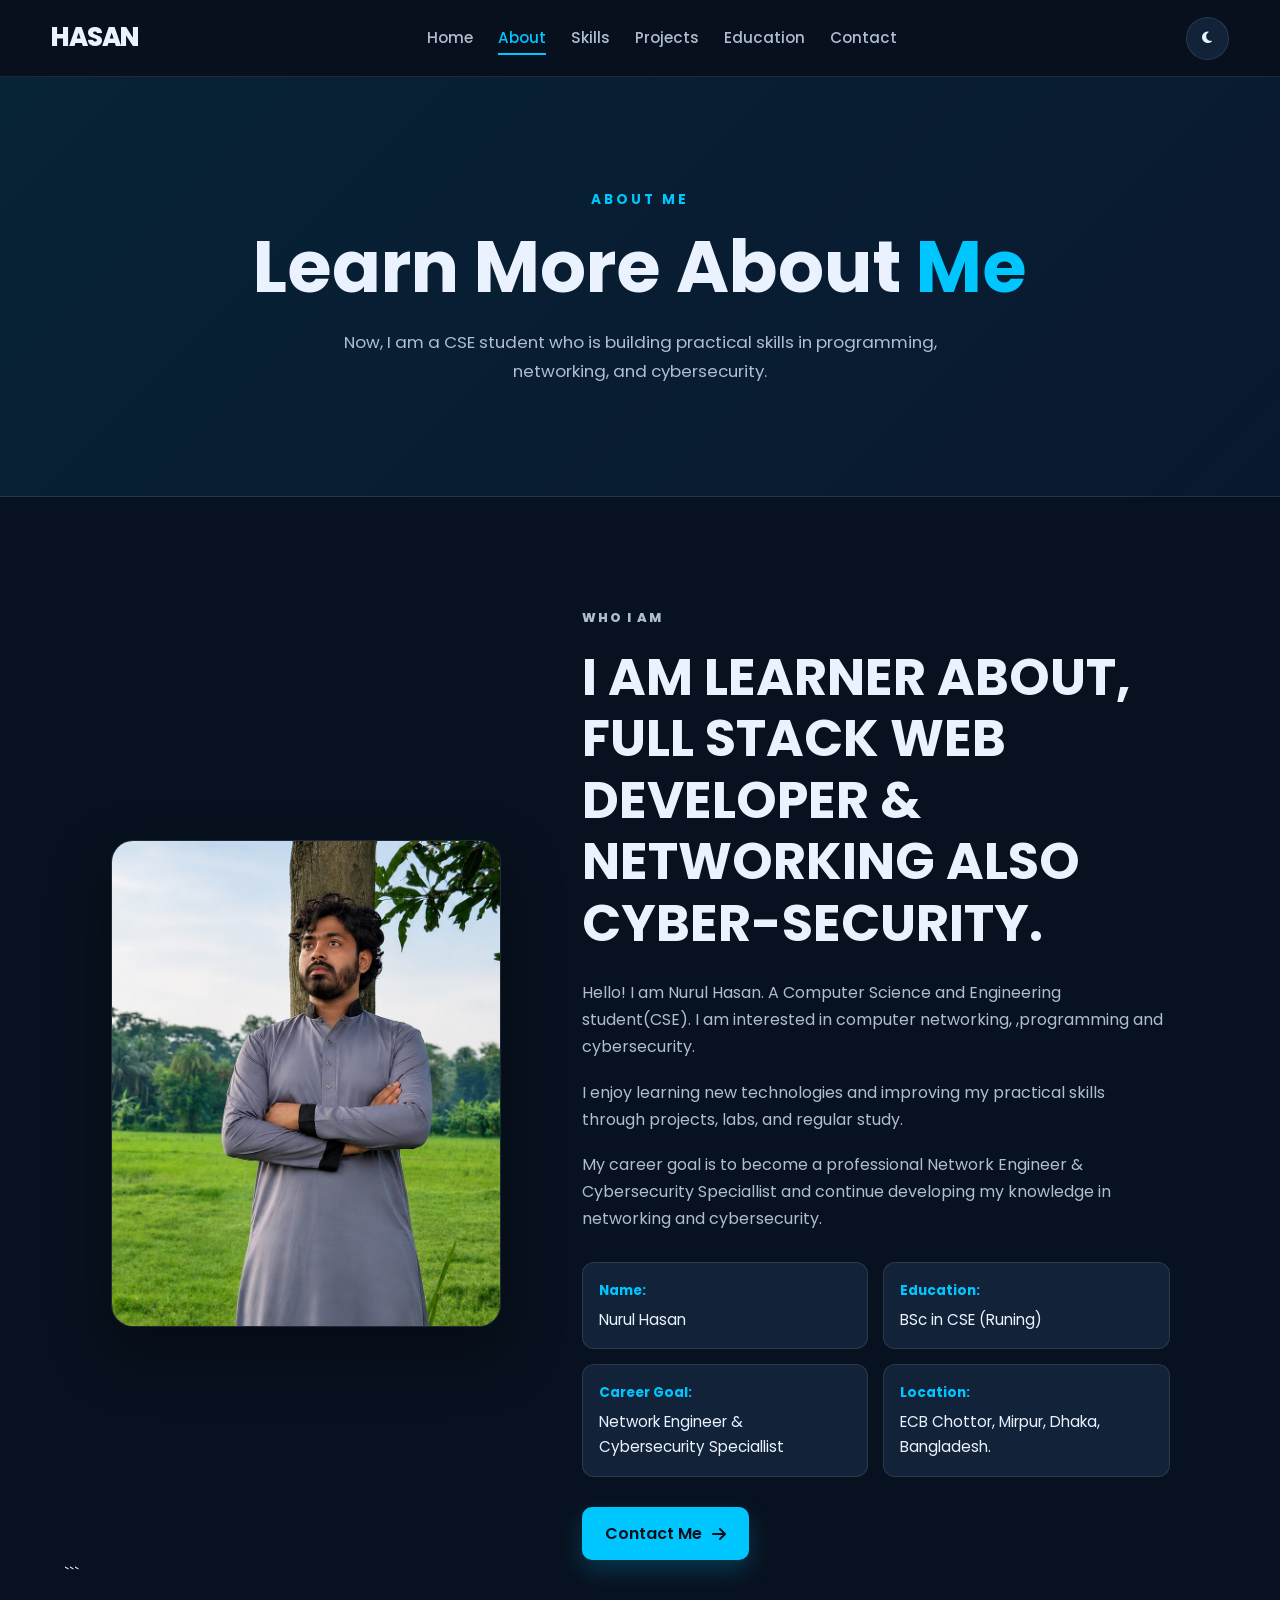
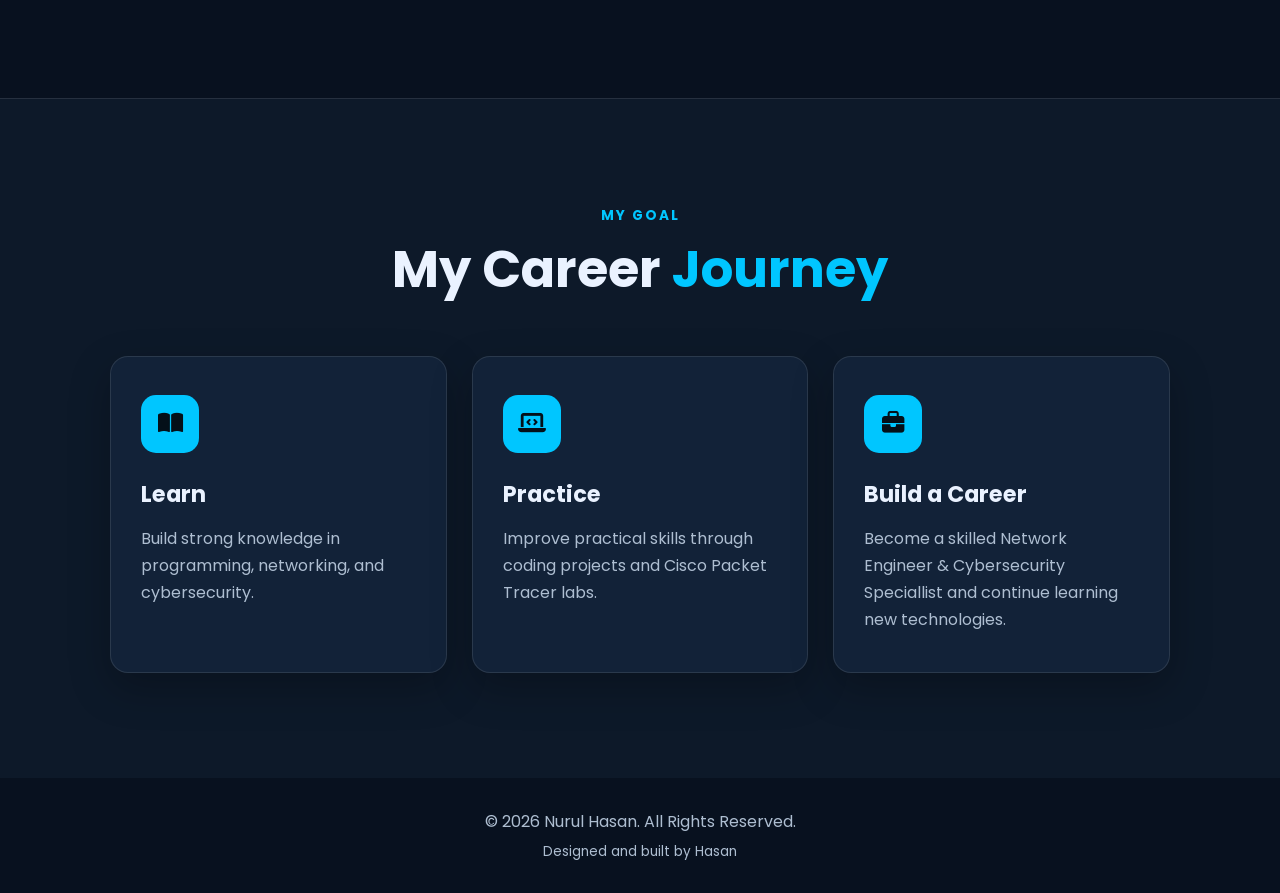
==== commit bcb5747f: "Fix HTML structure and content in about.html" ====
--- a/about.html
+++ b/about.html
@@ -5,7 +5,7 @@
 <head>
     <meta charset="UTF-8">
 
-```
+
 <meta name="viewport"
     content="width=device-width, initial-scale=1.0">
 
@@ -21,7 +21,7 @@
 <!-- Font Awesome Icons -->
 <link rel="stylesheet"
     href="https://cdnjs.cloudflare.com/ajax/libs/font-awesome/6.7.2/css/all.min.css">
-```
+
 
 </head>
 
@@ -39,7 +39,7 @@
     <a href="index.html"
        class="logo">
 
-        Nurul Hasan<span></span>
+        HASAN
 
     </a>
 
@@ -114,7 +114,6 @@
     </button>
 
 </nav>
-```
 
 </header>
 
@@ -286,7 +285,7 @@
 
 <section class="goal-section">
 
-```
+
 <div class="section-heading">
 
     <p>
@@ -375,7 +374,7 @@
     </article>
 
 </div>
-```
+
 
 </section>
 
@@ -387,7 +386,7 @@
 
 <footer class="footer">
 
-```
+
 <p>
 
     ©
@@ -403,7 +402,7 @@
     Designed and built by Hasan
 
 </p>
-```
+
 
 </footer>
 
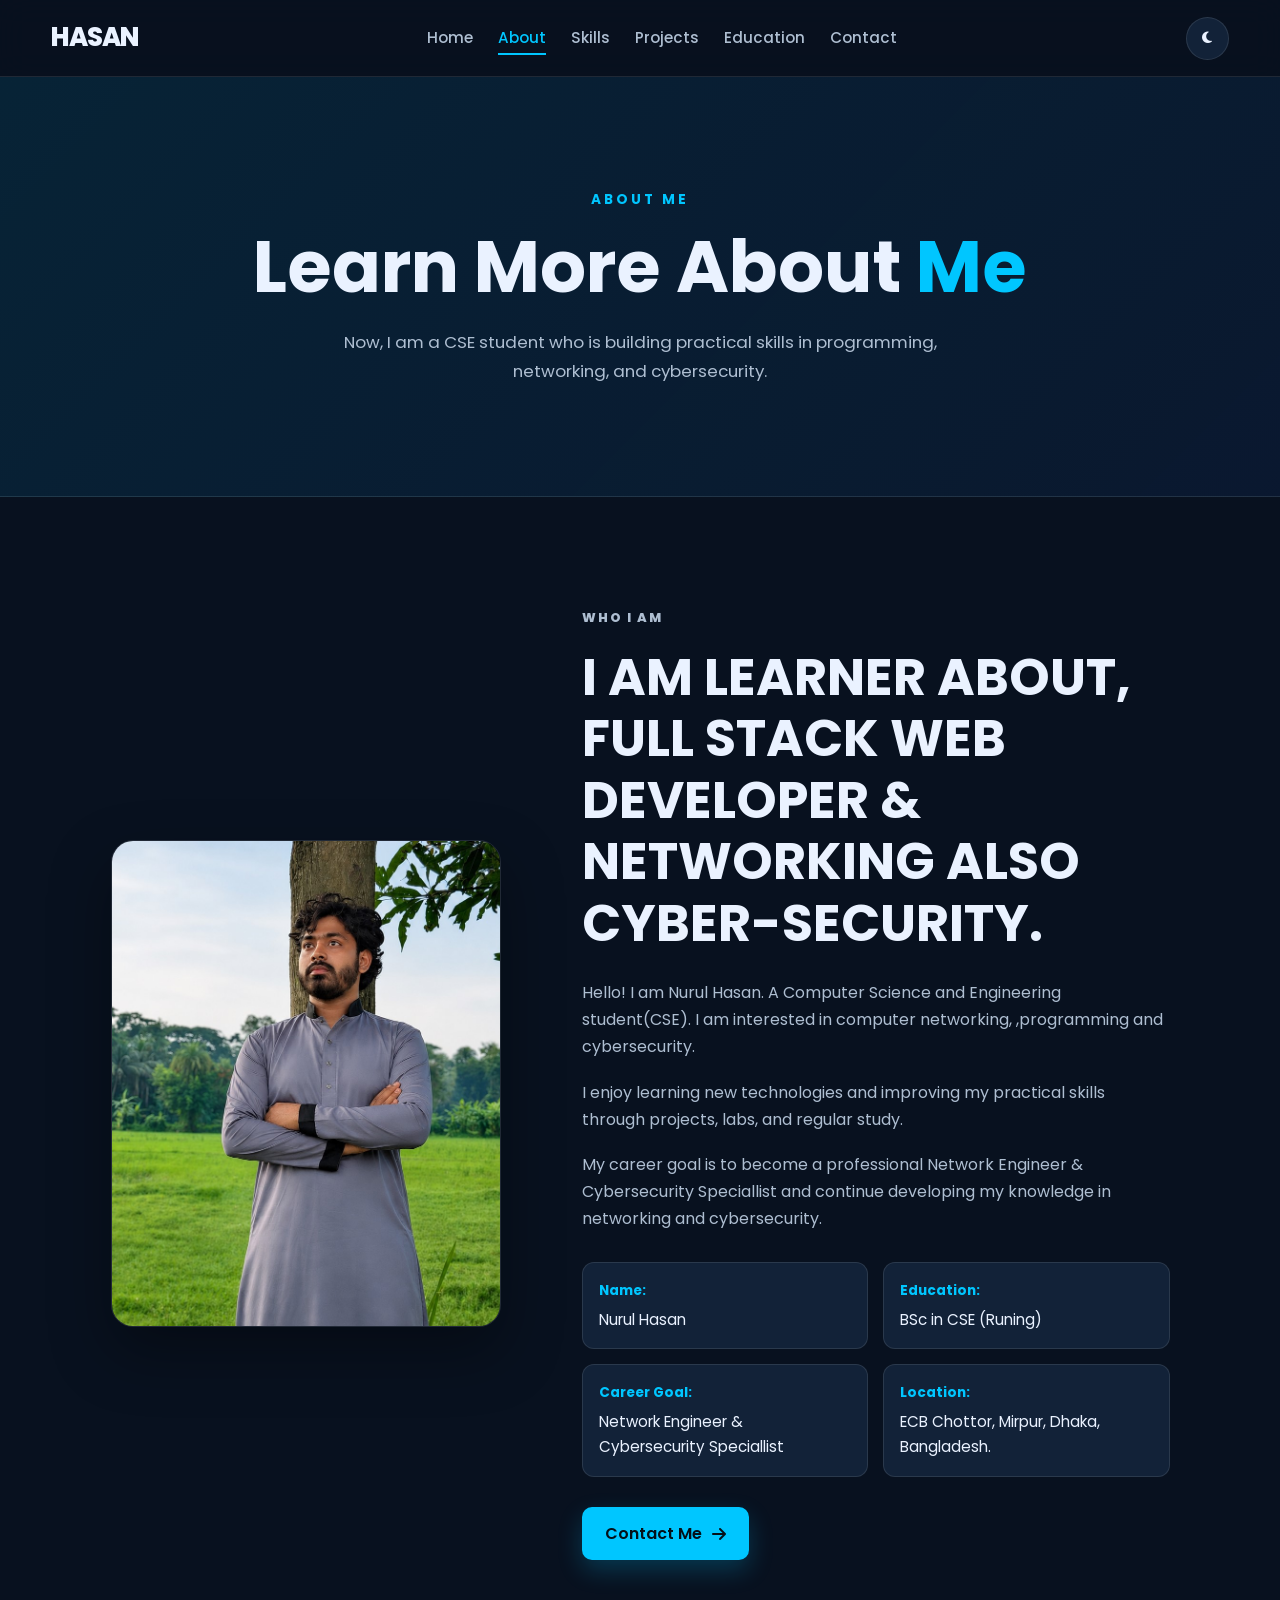
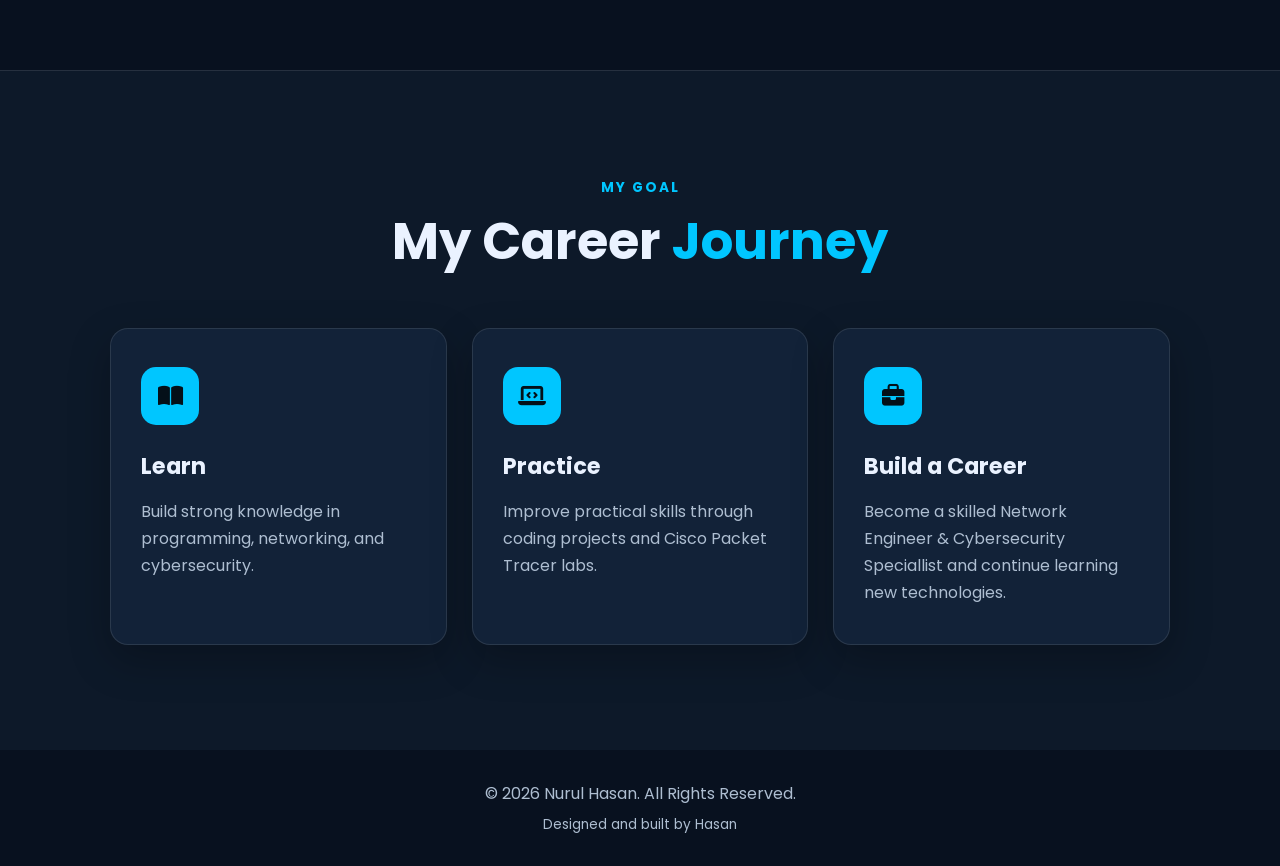
==== commit 9f34cf1e: "Fix HTML formatting and structure" ====
--- a/about.html
+++ b/about.html
@@ -277,7 +277,7 @@
     </div>
 
 </div>
-```
+
 
 </section>
 
